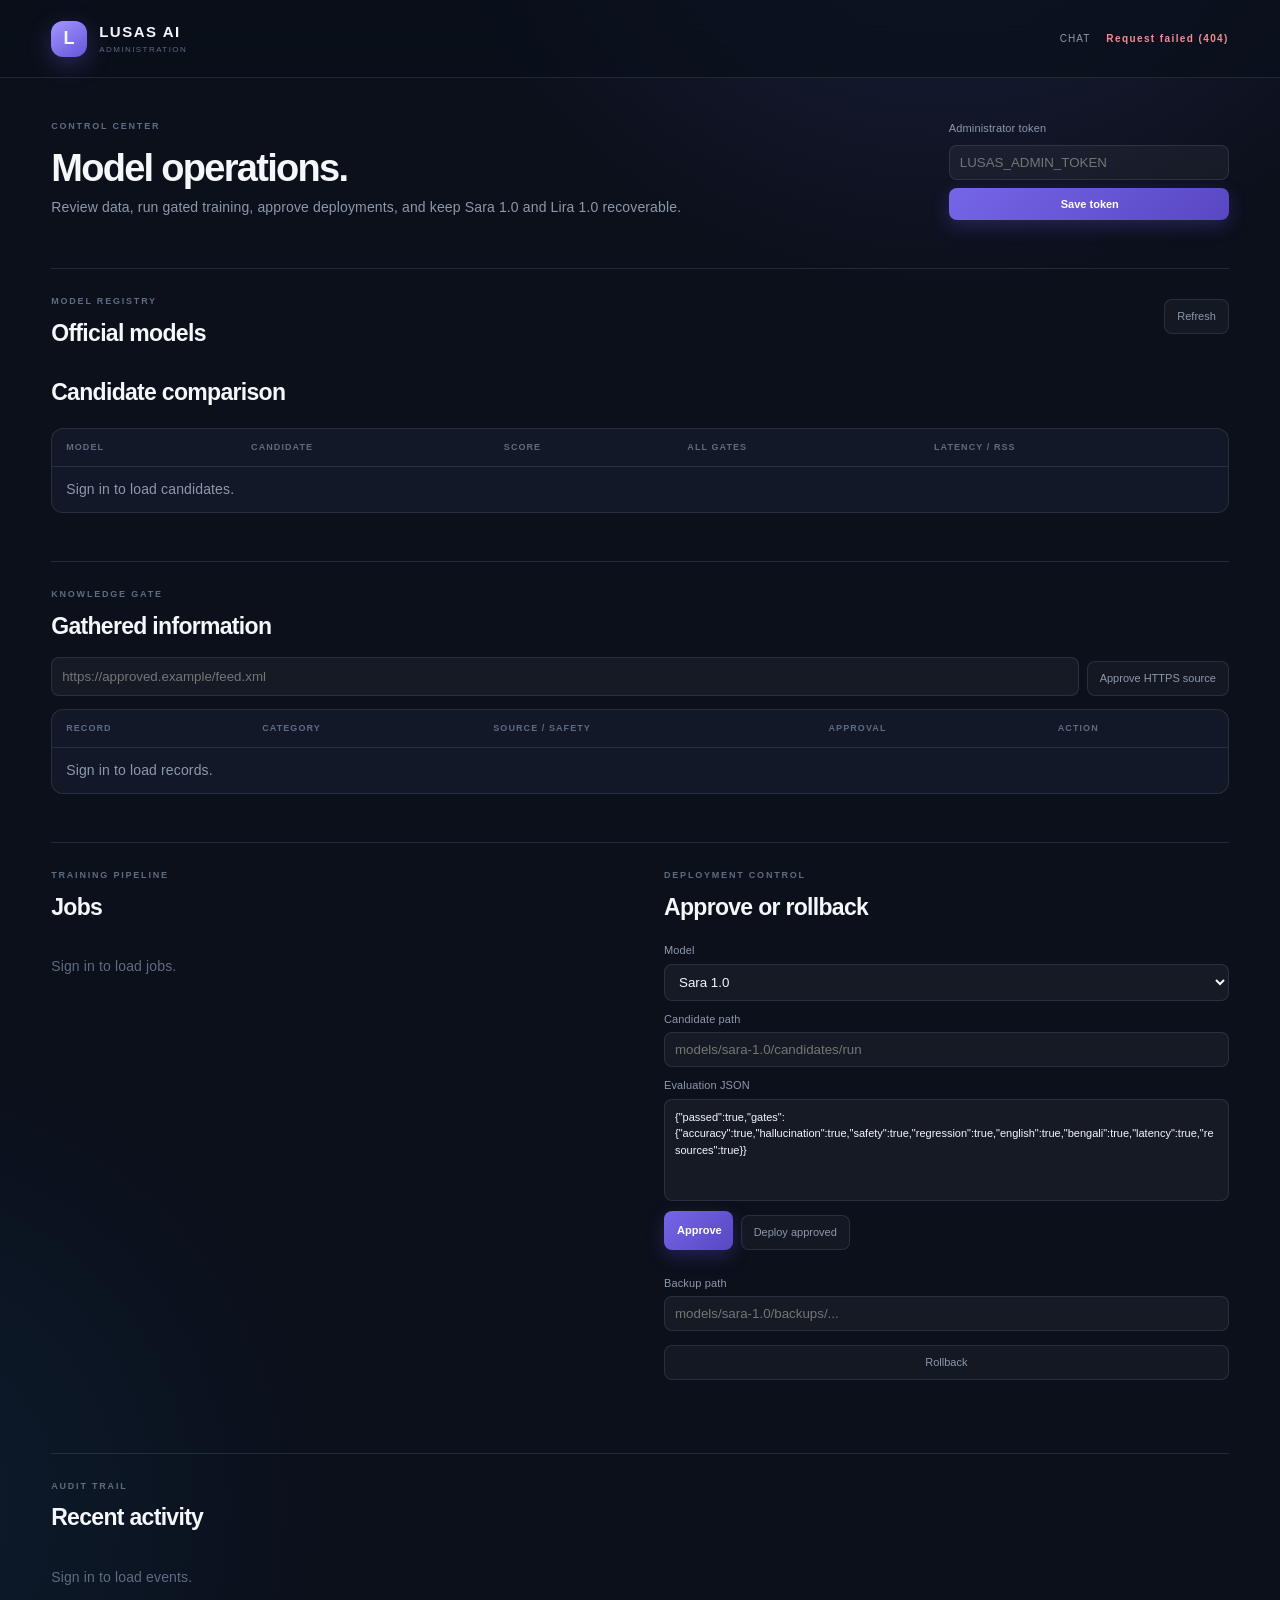
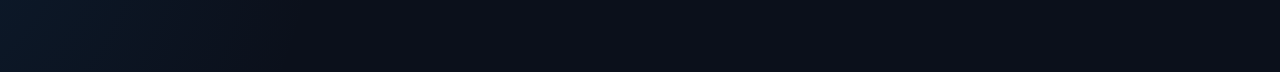
==== web/admin.html @ 182c90e0 "Add Sara and Lira model lifecycle" ====
<!doctype html>
<html lang="en">
<head>
  <meta charset="utf-8">
  <meta name="viewport" content="width=device-width, initial-scale=1">
  <meta name="theme-color" content="#0c111d">
  <title>LUSAS AI · Administration</title>
  <link rel="stylesheet" href="styles.css">
</head>
<body>
  <div class="admin-shell">
    <header class="topbar">
      <a class="brand" href="/" aria-label="LUSAS AI home">
        <span class="brand-mark">L</span>
        <span><span class="brand-name">LUSAS AI</span><span class="brand-caption">ADMINISTRATION</span></span>
      </a>
      <div class="topbar-actions"><a class="admin-link" href="/">Chat</a><span class="connection-status" id="admin-status">ADMIN SIGN-IN REQUIRED</span></div>
    </header>

    <main class="admin-content">
      <section class="admin-intro">
        <div><div class="eyebrow">CONTROL CENTER</div><h1>Model operations.</h1><p>Review data, run gated training, approve deployments, and keep Sara 1.0 and Lira 1.0 recoverable.</p></div>
        <div class="admin-auth"><label for="admin-token">Administrator token</label><input id="admin-token" type="password" autocomplete="off" placeholder="LUSAS_ADMIN_TOKEN"><button id="save-token" class="send-button" type="button">Save token</button></div>
      </section>

      <section class="admin-section"><div class="section-heading"><div><div class="eyebrow">MODEL REGISTRY</div><h2>Official models</h2></div><button class="clear-button" id="refresh-admin" type="button">Refresh</button></div><div class="model-cards" id="model-cards"></div><h2>Candidate comparison</h2><div class="table-wrap"><table><thead><tr><th>Model</th><th>Candidate</th><th>Score</th><th>All gates</th><th>Latency / RSS</th></tr></thead><tbody id="candidate-rows"><tr><td colspan="5">Sign in to load candidates.</td></tr></tbody></table></div></section>

      <section class="admin-section"><div class="section-heading"><div><div class="eyebrow">KNOWLEDGE GATE</div><h2>Gathered information</h2></div></div><div class="source-form"><input id="source-url" type="url" placeholder="https://approved.example/feed.xml"><button class="clear-button" id="approve-source" type="button">Approve HTTPS source</button></div><div class="source-list" id="approved-sources"></div><div class="table-wrap"><table><thead><tr><th>Record</th><th>Category</th><th>Source / safety</th><th>Approval</th><th>Action</th></tr></thead><tbody id="knowledge-rows"><tr><td colspan="5">Sign in to load records.</td></tr></tbody></table></div></section>

      <section class="admin-section admin-columns">
        <div><div class="eyebrow">TRAINING PIPELINE</div><h2>Jobs</h2><div id="training-jobs" class="stack-list"><p>Sign in to load jobs.</p></div></div>
        <div><div class="eyebrow">DEPLOYMENT CONTROL</div><h2>Approve or rollback</h2><form id="deployment-form" class="admin-form"><label>Model<select id="deployment-model"><option value="sara-1.0">Sara 1.0</option><option value="lira-1.0">Lira 1.0</option></select></label><label>Candidate path<input id="candidate-path" required placeholder="models/sara-1.0/candidates/run"></label><label>Evaluation JSON<textarea id="evaluation-json" rows="5" required>{"passed":true,"gates":{"accuracy":true,"hallucination":true,"safety":true,"regression":true,"english":true,"bengali":true,"latency":true,"resources":true}}</textarea></label><div class="form-actions"><button class="send-button" type="button" id="approve-deployment">Approve</button><button class="clear-button" type="button" id="deploy-approved">Deploy approved</button></div></form><form id="rollback-form" class="admin-form"><label>Backup path<input id="backup-path" required placeholder="models/sara-1.0/backups/..."></label><button class="clear-button" type="submit">Rollback</button></form></div>
      </section>

      <section class="admin-section"><div class="eyebrow">AUDIT TRAIL</div><h2>Recent activity</h2><div id="audit-events" class="stack-list"><p>Sign in to load events.</p></div></section>
    </main>
  </div>
  <script src="admin.js" defer></script>
</body>
</html>
---- web/styles.css ----
:root {
  --ink: #f5f7fb;
  --muted: #8d98ad;
  --faint: #5f6b82;
  --line: rgba(151, 166, 193, .16);
  --panel: rgba(20, 27, 43, .82);
  --panel-strong: #171f32;
  --bg: #0b101b;
  --violet: #8f7cff;
  --blue: #56a8ff;
  --green: #5ee0af;
  --amber: #f5bd67;
}

* { box-sizing: border-box; }

html, body { min-height: 100%; }

body {
  margin: 0;
  color: var(--ink);
  background:
    radial-gradient(circle at 74% -15%, rgba(91, 86, 185, .27), transparent 34rem),
    radial-gradient(circle at -10% 90%, rgba(24, 103, 166, .14), transparent 28rem),
    var(--bg);
  font: 14px/1.5 Inter, ui-sans-serif, -apple-system, BlinkMacSystemFont, "Segoe UI", sans-serif;
  letter-spacing: .01em;
}

button, textarea { font: inherit; }
button { color: inherit; }

.app-shell { min-height: 100vh; }

.topbar {
  height: 78px;
  padding: 0 4vw;
  display: flex;
  align-items: center;
  justify-content: space-between;
  border-bottom: 1px solid var(--line);
  background: rgba(10, 15, 26, .68);
  backdrop-filter: blur(18px);
}

.brand { color: var(--ink); text-decoration: none; display: flex; align-items: center; gap: 12px; }
.brand-mark {
  width: 36px; height: 36px; border-radius: 12px; display: grid; place-items: center;
  background: linear-gradient(145deg, #a496ff, #6355d9); box-shadow: 0 7px 24px rgba(117, 99, 232, .32);
  font-weight: 800; font-size: 18px;
}
.brand-name { display: block; font-size: 15px; font-weight: 750; letter-spacing: .1em; }
.brand-caption { display: block; color: var(--faint); font-size: 8px; letter-spacing: .18em; margin-top: 1px; }
.topbar-actions { display: flex; gap: 16px; align-items: center; }
.model-picker { display: flex; align-items: center; gap: 8px; color: var(--faint); font-size: 8px; font-weight: 750; letter-spacing: .12em; }
.model-picker select { min-width: 105px; border: 1px solid var(--line); border-radius: 8px; padding: 7px 9px; color: var(--ink); background: rgba(255,255,255,.05); outline: 0; font-size: 11px; letter-spacing: 0; cursor: pointer; }
.model-picker select:focus { border-color: rgba(143,124,255,.7); }
.admin-link { color: var(--muted); text-decoration: none; font-size: 10px; letter-spacing: .1em; text-transform: uppercase; }
.admin-link:hover { color: var(--ink); }
.connection-status { color: var(--green); font-size: 10px; font-weight: 700; letter-spacing: .14em; }
.connection-status.offline { color: #f28d97; }
.status-dot { display: inline-block; width: 7px; height: 7px; border-radius: 50%; background: currentColor; margin-right: 6px; box-shadow: 0 0 12px currentColor; }
.icon-button, .clear-button {
  border: 1px solid var(--line); background: rgba(255,255,255,.035); cursor: pointer;
  transition: .2s ease; color: var(--muted);
}
.icon-button { width: 34px; height: 34px; border-radius: 10px; font-size: 20px; line-height: 1; }
.icon-button:hover, .clear-button:hover { border-color: rgba(143,124,255,.65); color: var(--ink); background: rgba(143,124,255,.1); }

.main-grid { width: min(1440px, 92vw); margin: 0 auto; display: grid; grid-template-columns: 258px minmax(0, 1fr); min-height: calc(100vh - 78px); }
.side-panel { padding: 42px 25px 25px 0; border-right: 1px solid var(--line); display: flex; flex-direction: column; }
.eyebrow { color: var(--faint); font-size: 9px; font-weight: 750; letter-spacing: .2em; }
.pulse-card { margin: 18px 0 28px; padding: 17px 16px; border: 1px solid rgba(143,124,255,.25); border-radius: 14px; display: flex; align-items: center; gap: 14px; background: linear-gradient(135deg, rgba(143,124,255,.12), rgba(64, 75, 138, .07)); }
.pulse-orbit { width: 35px; height: 35px; border: 1px solid rgba(143,124,255,.6); border-radius: 50%; display: grid; place-items: center; animation: breathe 3s ease-in-out infinite; }
.pulse-orbit span { width: 10px; height: 10px; border-radius: 50%; background: var(--violet); box-shadow: 0 0 14px var(--violet); }
@keyframes breathe { 50% { transform: scale(1.06); box-shadow: 0 0 24px rgba(143,124,255,.2); } }
.pulse-label { font-size: 9px; letter-spacing: .16em; color: var(--muted); }
.pulse-value { color: var(--green); font-weight: 750; font-size: 16px; margin-top: 2px; }
.metric-stack { display: grid; gap: 17px; }
.metric-row { display: flex; justify-content: space-between; align-items: center; color: var(--muted); font-size: 12px; }
.metric-row strong { color: var(--ink); font-weight: 650; }
.metric-icon { display: inline-grid; place-items: center; width: 19px; margin-right: 6px; font-size: 15px; }
.violet { color: var(--violet); } .blue { color: var(--blue); } .amber { color: var(--amber); } .green { color: var(--green); }
.side-divider { height: 1px; background: var(--line); margin: 34px 0 24px; }
.runtime-list { display: grid; gap: 12px; margin-top: 16px; }
.runtime-list > div { display: flex; justify-content: space-between; color: var(--muted); font-size: 11px; }
.mini-status { color: var(--green); font-size: 9px; text-transform: uppercase; letter-spacing: .1em; }
.mini-status.off { color: #f5bd67; }
.side-footer { margin-top: auto; padding-top: 24px; color: var(--muted); display: flex; gap: 10px; font-size: 11px; }
.side-footer small { color: var(--faint); font-size: 10px; }
.lock-mark { color: var(--green); font-size: 19px; line-height: 1; }

.chat-panel { padding: 42px 0 28px 6vw; max-width: 980px; width: 100%; display: flex; flex-direction: column; }
.chat-header { display: flex; justify-content: space-between; gap: 20px; align-items: flex-start; }
h1 { font-size: clamp(25px, 3vw, 38px); line-height: 1.12; margin: 13px 0 8px; letter-spacing: -.045em; font-weight: 700; }
.chat-header p { margin: 0; color: var(--muted); }
.clear-button { border-radius: 8px; padding: 8px 12px; font-size: 11px; margin-top: 4px; }
.message-list { flex: 1; padding: 50px 0 25px; overflow: auto; }
.message { display: flex; gap: 14px; max-width: 780px; margin-bottom: 27px; animation: rise .28s ease both; }
@keyframes rise { from { opacity: 0; transform: translateY(5px); } to { opacity: 1; transform: translateY(0); } }
.avatar { flex: 0 0 31px; height: 31px; border-radius: 10px; display: grid; place-items: center; font-size: 11px; font-weight: 750; }
.assistant-avatar { color: #d9d5ff; background: rgba(143,124,255,.18); border: 1px solid rgba(143,124,255,.35); }
.user-avatar { color: #cbe9ff; background: rgba(86,168,255,.15); border: 1px solid rgba(86,168,255,.32); }
.message-body { min-width: 0; padding-top: 1px; }
.message-meta { display: flex; gap: 10px; align-items: center; margin-bottom: 6px; }
.message-meta strong { font-size: 11px; letter-spacing: .08em; }
.message-meta span { color: var(--faint); font-size: 8px; letter-spacing: .15em; }
.message-body p { margin: 0; color: #c3cada; white-space: pre-wrap; overflow-wrap: anywhere; }
.user-message { margin-left: auto; flex-direction: row-reverse; text-align: right; }
.user-message .message-meta { justify-content: flex-end; }
.user-message .message-body { max-width: 72%; }
.user-message .message-body p { color: #d6e7fb; background: rgba(86,168,255,.09); border: 1px solid rgba(86,168,255,.17); padding: 10px 13px; border-radius: 12px 3px 12px 12px; text-align: left; }
.pending p { color: var(--muted) !important; font-style: italic; }
.prompt-grid { display: flex; flex-wrap: wrap; gap: 8px; margin: -7px 0 0 45px; }
.prompt-grid button { border: 1px solid var(--line); color: var(--muted); background: rgba(255,255,255,.025); padding: 8px 11px; border-radius: 8px; cursor: pointer; font-size: 11px; transition: .2s ease; }
.prompt-grid button:hover { border-color: rgba(143,124,255,.6); color: var(--ink); background: rgba(143,124,255,.08); }
.composer { border: 1px solid rgba(151,166,193,.27); background: var(--panel); border-radius: 14px; padding: 14px 15px 10px; box-shadow: 0 18px 70px rgba(0,0,0,.22); }
textarea { display: block; width: 100%; resize: none; outline: 0; border: 0; color: var(--ink); background: transparent; min-height: 28px; max-height: 150px; }
textarea::placeholder { color: var(--faint); }
.composer-footer { display: flex; align-items: center; justify-content: space-between; gap: 12px; margin-top: 7px; color: var(--faint); font-size: 10px; }
kbd { border: 1px solid var(--line); padding: 1px 4px; border-radius: 4px; color: var(--muted); font-size: 9px; }
.send-button { display: inline-flex; align-items: center; gap: 10px; border: 0; border-radius: 8px; padding: 8px 11px 8px 13px; color: #fff; background: linear-gradient(135deg, #7566e8, #5947c2); box-shadow: 0 6px 18px rgba(96,78,211,.3); cursor: pointer; font-size: 11px; font-weight: 650; }
.send-button:hover { filter: brightness(1.1); } .send-button:disabled { opacity: .55; cursor: wait; }
.send-arrow { font-size: 16px; line-height: 10px; }
.chat-note { margin: 13px 0 0; color: var(--faint); text-align: center; font-size: 10px; }
.sr-only { position: absolute; width: 1px; height: 1px; padding: 0; margin: -1px; overflow: hidden; clip: rect(0,0,0,0); white-space: nowrap; border: 0; }

.admin-content { width: min(1440px, 92vw); margin: 0 auto; padding: 42px 0 70px; }
.admin-intro, .section-heading, .model-card-head { display: flex; justify-content: space-between; align-items: flex-start; gap: 20px; }
.admin-intro p { max-width: 680px; color: var(--muted); margin: 0; }
.admin-auth { min-width: 280px; display: grid; gap: 8px; color: var(--muted); font-size: 11px; }
.admin-auth input, .admin-form input, .admin-form select, .admin-form textarea { width: 100%; border: 1px solid var(--line); border-radius: 8px; padding: 9px 10px; color: var(--ink); background: rgba(255,255,255,.045); outline: 0; }
.admin-auth input:focus, .admin-form input:focus, .admin-form select:focus, .admin-form textarea:focus { border-color: rgba(143,124,255,.7); }
.admin-auth .send-button { justify-content: center; }
.admin-section { margin-top: 48px; padding-top: 26px; border-top: 1px solid var(--line); }
.admin-section h2 { margin: 7px 0 18px; font-size: 23px; letter-spacing: -.03em; }
.model-cards { display: grid; grid-template-columns: repeat(2, minmax(0, 1fr)); gap: 16px; }
.model-card { padding: 20px; border: 1px solid var(--line); border-radius: 14px; background: var(--panel); }
.model-card h3 { margin: 6px 0 0; font-size: 18px; }
.state-pill { padding: 4px 7px; border-radius: 99px; font-size: 8px; letter-spacing: .13em; font-weight: 800; }
.state-pill.good { color: var(--green); background: rgba(94,224,175,.1); }.state-pill.warn { color: var(--amber); background: rgba(245,189,103,.1); }
.model-card dl { display: grid; gap: 10px; margin: 24px 0 18px; }.model-card dl div { display: flex; justify-content: space-between; gap: 20px; border-bottom: 1px solid var(--line); padding-bottom: 8px; }.model-card dt { color: var(--faint); }.model-card dd { margin: 0; text-align: right; overflow-wrap: anywhere; }
.table-wrap { overflow-x: auto; border: 1px solid var(--line); border-radius: 12px; background: var(--panel); } table { width: 100%; border-collapse: collapse; min-width: 760px; } th, td { padding: 12px 14px; border-bottom: 1px solid var(--line); text-align: left; vertical-align: top; } th { color: var(--faint); font-size: 9px; letter-spacing: .12em; text-transform: uppercase; } td { color: var(--muted); } tr:last-child td { border-bottom: 0; }.table-muted { color: var(--faint); font-size: 11px; }.tiny-button { border: 1px solid rgba(94,224,175,.32); border-radius: 6px; padding: 4px 7px; color: var(--green); background: transparent; cursor: pointer; font-size: 10px; }.tiny-button.reject { color: #f2a0a8; border-color: rgba(242,160,168,.32); margin-left: 5px; }
.source-form { display: flex; gap: 8px; margin: -4px 0 13px; }.source-form input { flex: 1; min-width: 0; border: 1px solid var(--line); border-radius: 8px; padding: 9px 10px; color: var(--ink); background: rgba(255,255,255,.045); }.source-list { margin-bottom: 13px; }
.admin-columns { display: grid; grid-template-columns: minmax(0, 1fr) minmax(0, 1fr); gap: 48px; }.admin-form { display: grid; gap: 10px; margin-bottom: 25px; }.admin-form label { display: grid; gap: 5px; color: var(--muted); font-size: 11px; }.admin-form select { color: var(--ink); }.form-actions { display: flex; gap: 8px; flex-wrap: wrap; }.stack-list { display: grid; gap: 8px; }.stack-list p { color: var(--faint); }.stack-item { display: grid; gap: 2px; padding: 12px 14px; border: 1px solid var(--line); border-radius: 9px; background: rgba(255,255,255,.025); }.stack-item strong { color: var(--ink); font-size: 12px; }.stack-item span, .stack-item small { color: var(--muted); font-size: 11px; }.stack-item small { color: var(--faint); overflow-wrap: anywhere; }

@media (max-width: 800px) {
  .topbar { padding: 0 5vw; }
  .main-grid { width: 90vw; grid-template-columns: 1fr; }
  .side-panel { border-right: 0; border-bottom: 1px solid var(--line); padding: 25px 0 24px; }
  .pulse-card { margin: 13px 0 20px; max-width: 300px; }
  .metric-stack { grid-template-columns: repeat(2, 1fr); gap: 13px; }
  .side-divider, .runtime-list, .side-footer { display: none; }
  .chat-panel { padding: 30px 0; }
  .message-list { padding-top: 32px; }
  .user-message .message-body { max-width: 82%; }
  .admin-intro, .admin-columns { display: block; }.admin-auth { margin-top: 24px; }.admin-columns > div + div { margin-top: 42px; }.model-cards { grid-template-columns: 1fr; }
}

@media (max-width: 480px) {
  .brand-caption { display: none; }
  .model-picker > span, .admin-link { display: none; }
  .model-picker select { min-width: 92px; }
  .connection-status { font-size: 8px; }
  .chat-header { display: block; }
  .clear-button { margin-top: 17px; }
  .composer-footer > span { display: none; }
  .composer-footer { justify-content: flex-end; }
}
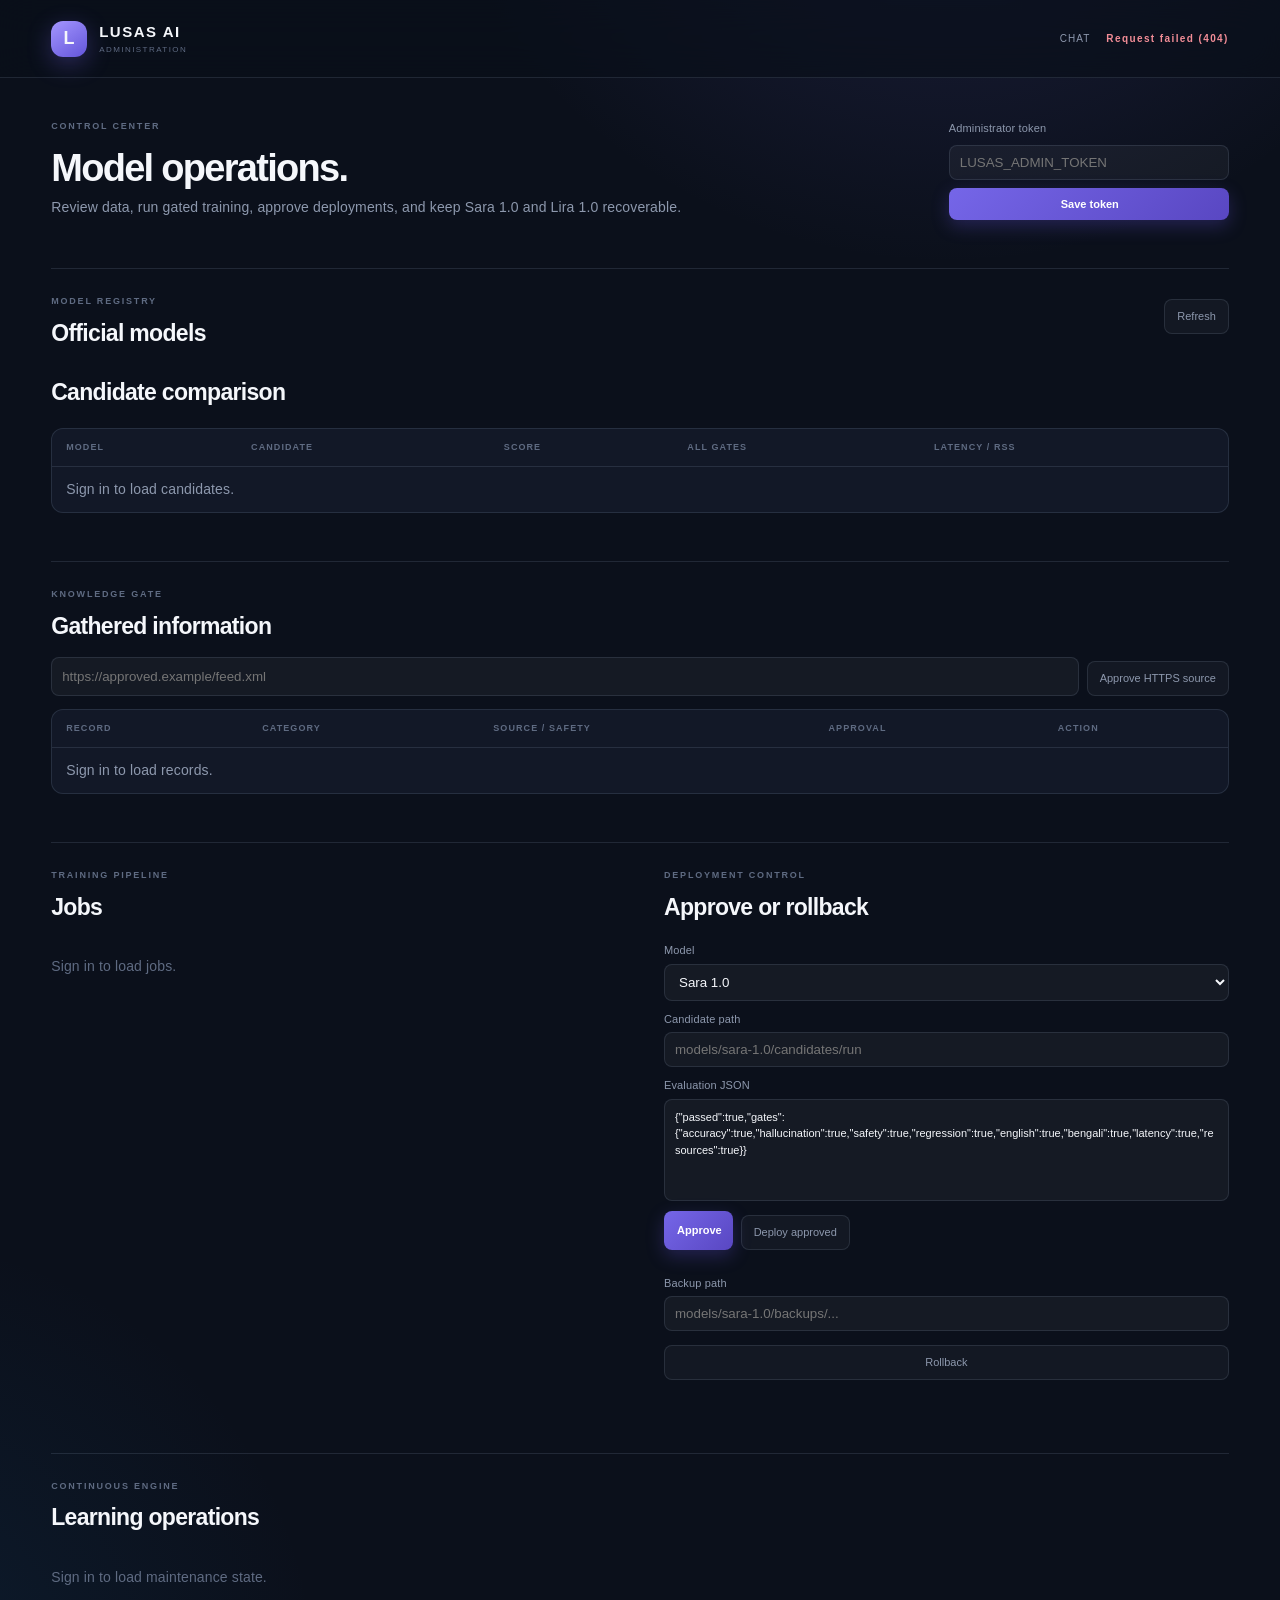
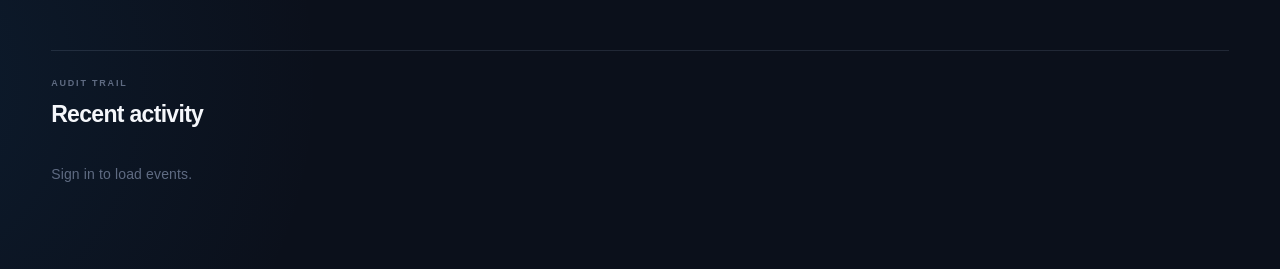
==== commit 17240df8: "Add continuous learning and recovery engine" ====
--- a/web/admin.html
+++ b/web/admin.html
@@ -32,6 +32,8 @@
         <div><div class="eyebrow">DEPLOYMENT CONTROL</div><h2>Approve or rollback</h2><form id="deployment-form" class="admin-form"><label>Model<select id="deployment-model"><option value="sara-1.0">Sara 1.0</option><option value="lira-1.0">Lira 1.0</option></select></label><label>Candidate path<input id="candidate-path" required placeholder="models/sara-1.0/candidates/run"></label><label>Evaluation JSON<textarea id="evaluation-json" rows="5" required>{"passed":true,"gates":{"accuracy":true,"hallucination":true,"safety":true,"regression":true,"english":true,"bengali":true,"latency":true,"resources":true}}</textarea></label><div class="form-actions"><button class="send-button" type="button" id="approve-deployment">Approve</button><button class="clear-button" type="button" id="deploy-approved">Deploy approved</button></div></form><form id="rollback-form" class="admin-form"><label>Backup path<input id="backup-path" required placeholder="models/sara-1.0/backups/..."></label><button class="clear-button" type="submit">Rollback</button></form></div>
       </section>
 
+      <section class="admin-section"><div class="eyebrow">CONTINUOUS ENGINE</div><h2>Learning operations</h2><div id="continuous-summary" class="stack-list"><p>Sign in to load maintenance state.</p></div></section>
+
       <section class="admin-section"><div class="eyebrow">AUDIT TRAIL</div><h2>Recent activity</h2><div id="audit-events" class="stack-list"><p>Sign in to load events.</p></div></section>
     </main>
   </div>
--- a/web/styles.css
+++ b/web/styles.css
@@ -106,6 +106,10 @@
 .message-meta strong { font-size: 11px; letter-spacing: .08em; }
 .message-meta span { color: var(--faint); font-size: 8px; letter-spacing: .15em; }
 .message-body p { margin: 0; color: #c3cada; white-space: pre-wrap; overflow-wrap: anywhere; }
+.message-feedback { display: flex; gap: .45rem; margin-top: .65rem; color: var(--muted); font-size: .78rem; }
+.message-feedback button { border: 1px solid var(--line); border-radius: 999px; padding: .3rem .6rem; color: var(--muted); background: transparent; cursor: pointer; }
+.message-feedback button:hover:not(:disabled) { color: var(--text); border-color: var(--accent); }
+.message-feedback button:disabled { cursor: default; opacity: .55; }
 .user-message { margin-left: auto; flex-direction: row-reverse; text-align: right; }
 .user-message .message-meta { justify-content: flex-end; }
 .user-message .message-body { max-width: 72%; }
